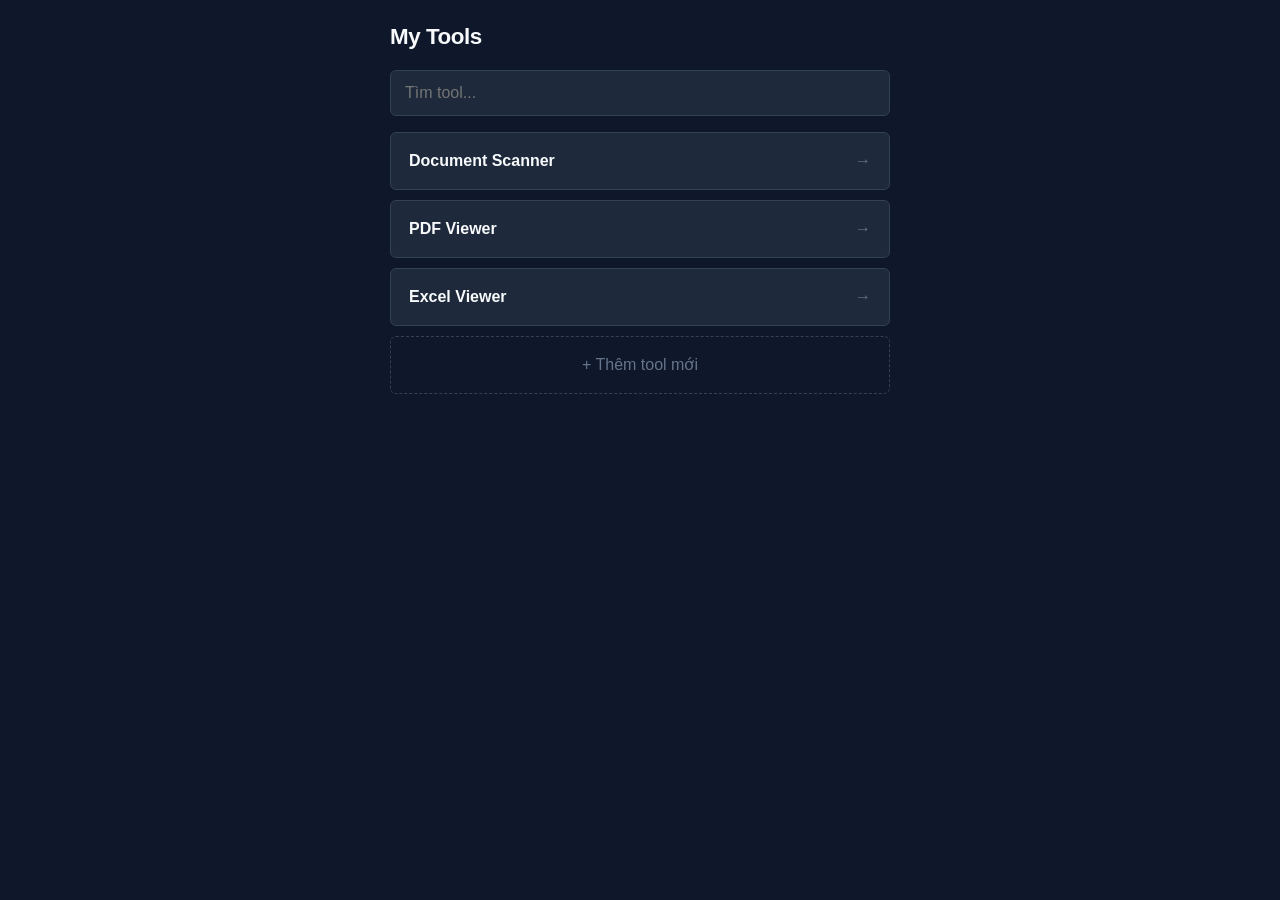
==== index.html @ f405cbe3 "feat: migrate to mobile-first Web Tools with GitHub Pages support" ====
<!DOCTYPE html>
<html lang="vi">
<head>
  <meta charset="UTF-8">
  <meta name="viewport" content="width=device-width, initial-scale=1.0, maximum-scale=1.0, user-scalable=no, viewport-fit=cover">
  <meta name="apple-mobile-web-app-capable" content="yes">
  <meta name="apple-mobile-web-app-status-bar-style" content="black-translucent">
  <meta name="theme-color" content="#0f172a">
  <title>My Tools</title>
  <link rel="stylesheet" href="./css/hub.css">
</head>
<body>
  <div class="hub-container">
    <header class="hub-header">
      <h1 class="hub-title">My Tools</h1>
    </header>

    <input type="text" id="searchInput" class="hub-search" placeholder="Tìm tool..." autocomplete="off">

    <main class="tool-list" id="toolList"></main>
  </div>

  <script type="module">
    import { TOOL_REGISTRY } from './config.js';

    const toolList = document.getElementById('toolList');
    const searchInput = document.getElementById('searchInput');

    function render(query = '') {
      toolList.innerHTML = '';
      const filtered = TOOL_REGISTRY.filter(t => t.name.toLowerCase().includes(query.toLowerCase()));

      filtered.forEach(tool => {
        const a = document.createElement('a');
        a.href = tool.path;
        a.className = 'tool-row';
        a.innerHTML = `
          <span>${tool.name}</span>
          <span class="tool-arrow">→</span>
        `;
        toolList.appendChild(a);
      });

      const addBtn = document.createElement('div');
      addBtn.className = 'tool-row add-tool-btn';
      addBtn.textContent = '+ Thêm tool mới';
      addBtn.onclick = () => {
        alert('Nguyên tắc ETC:\n1. Tạo thư mục trong tools/<tên-tool>/\n2. Khai báo 1 dòng vào file config.js là xong!');
      };
      toolList.appendChild(addBtn);
    }

    searchInput.addEventListener('input', e => render(e.target.value.trim()));
    render();
  </script>
</body>
</html>
---- css/hub.css ----
@import '../core/css/tokens.css';
@import '../core/css/reset.css';

body {
  padding: 20px 16px;
  padding-top: max(20px, env(safe-area-inset-top));
  padding-bottom: max(20px, env(safe-area-inset-bottom));
}

.hub-container {
  max-width: 500px;
  margin: 0 auto;
}

.hub-header {
  margin-bottom: 16px;
}

.hub-title {
  font-size: 1.4rem;
  font-weight: 800;
  letter-spacing: -0.02em;
}

.hub-search {
  width: 100%;
  padding: 12px 14px;
  background: var(--bg-surface);
  border: 1px solid var(--border-subtle);
  border-radius: var(--radius-md);
  color: #fff;
  font-size: 16px; /* Chống auto zoom trên iOS */
  min-height: 46px;
  outline: none;
  margin-bottom: 16px;
  transition: border-color 0.15s;
}

.hub-search:focus {
  border-color: var(--border-active);
}

.tool-list {
  display: flex;
  flex-direction: column;
  gap: 10px;
}

.tool-row {
  display: flex;
  align-items: center;
  justify-content: space-between;
  background: var(--bg-surface);
  border: 1px solid var(--border-subtle);
  border-radius: var(--radius-md);
  padding: 16px 18px;
  font-weight: 600;
  font-size: 1rem;
  min-height: 54px;
  transition: background 0.15s, border-color 0.15s, color 0.15s;
  user-select: none;
  -webkit-user-select: none;
}

.tool-row:active {
  background: var(--bg-surface-hover);
  border-color: var(--border-active);
  color: var(--border-active);
  transform: scale(0.98);
}

.tool-arrow {
  color: var(--text-muted);
  font-size: 1rem;
}

.tool-row:active .tool-arrow {
  color: var(--border-active);
}

.add-tool-btn {
  border: 1px dashed var(--border-subtle);
  background: transparent;
  color: var(--text-muted);
  cursor: pointer;
  justify-content: center;
  font-weight: 500;
}

.add-tool-btn:active {
  border-color: var(--text-secondary);
  color: #fff;
  background: rgba(255, 255, 255, 0.04);
}
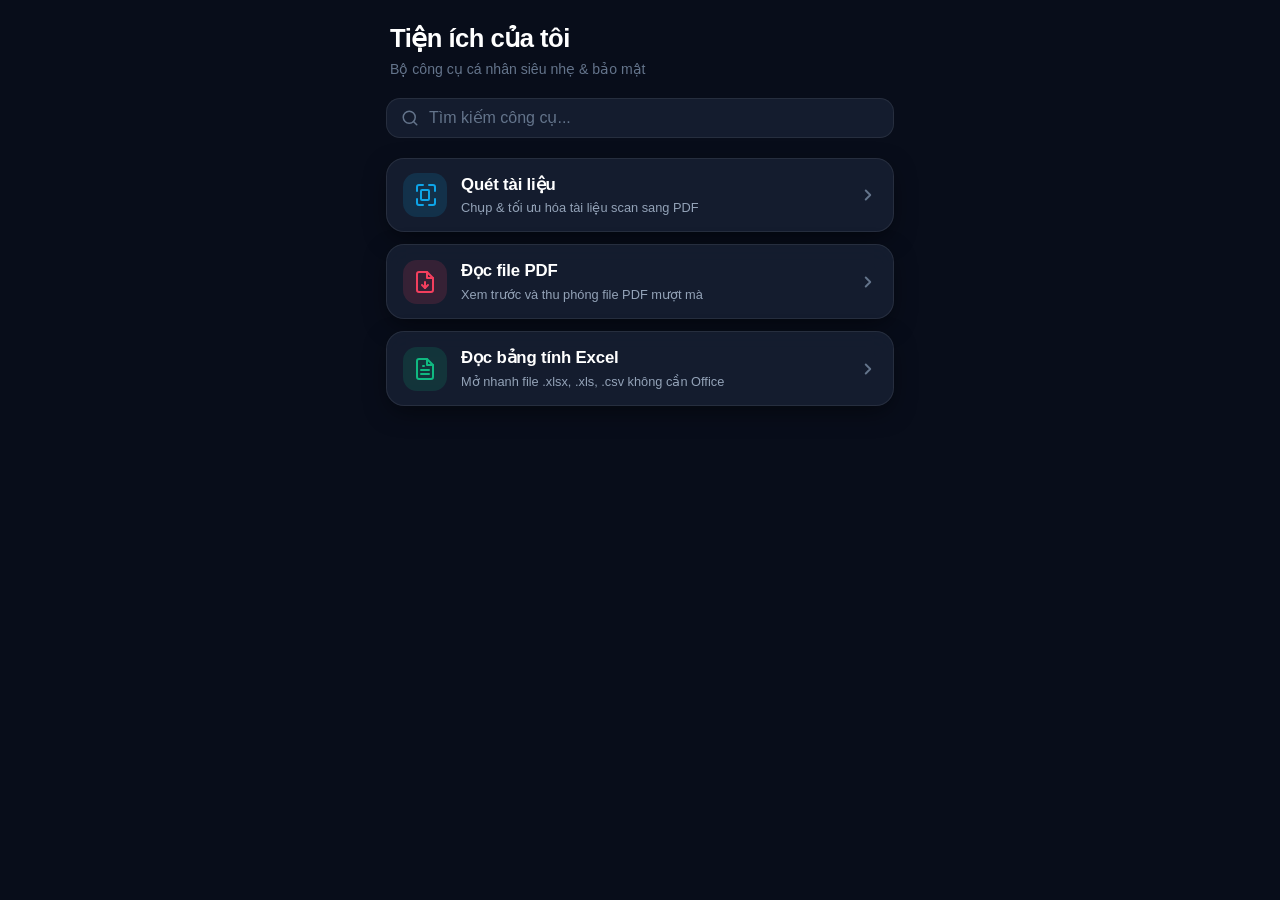
==== commit dca12158: "style: overhaul mobile UI with Apple-style edge-to-edge layout, SVG icons, and thumb ergonomics" ====
--- a/index.html
+++ b/index.html
@@ -5,17 +5,24 @@
   <meta name="viewport" content="width=device-width, initial-scale=1.0, maximum-scale=1.0, user-scalable=no, viewport-fit=cover">
   <meta name="apple-mobile-web-app-capable" content="yes">
   <meta name="apple-mobile-web-app-status-bar-style" content="black-translucent">
-  <meta name="theme-color" content="#0f172a">
-  <title>My Tools</title>
+  <meta name="theme-color" content="#080d1a">
+  <title>My Web Tools</title>
   <link rel="stylesheet" href="./css/hub.css">
 </head>
 <body>
   <div class="hub-container">
     <header class="hub-header">
-      <h1 class="hub-title">My Tools</h1>
+      <h1 class="hub-title">Tiện ích của tôi</h1>
+      <p class="hub-subtitle">Bộ công cụ cá nhân siêu nhẹ & bảo mật</p>
     </header>
 
-    <input type="text" id="searchInput" class="hub-search" placeholder="Tìm tool..." autocomplete="off">
+    <div class="hub-search-box">
+      <svg viewBox="0 0 24 24" fill="none" stroke="currentColor" stroke-width="2" stroke-linecap="round" stroke-linejoin="round">
+        <circle cx="11" cy="11" r="8"/>
+        <line x1="21" y1="21" x2="16.65" y2="16.65"/>
+      </svg>
+      <input type="text" id="searchInput" class="hub-search" placeholder="Tìm kiếm công cụ..." autocomplete="off">
+    </div>
 
     <main class="tool-list" id="toolList"></main>
   </div>
@@ -28,26 +35,31 @@
 
     function render(query = '') {
       toolList.innerHTML = '';
-      const filtered = TOOL_REGISTRY.filter(t => t.name.toLowerCase().includes(query.toLowerCase()));
+      const filtered = TOOL_REGISTRY.filter(t => 
+        t.name.toLowerCase().includes(query.toLowerCase()) || 
+        (t.subtitle && t.subtitle.toLowerCase().includes(query.toLowerCase()))
+      );
 
       filtered.forEach(tool => {
         const a = document.createElement('a');
         a.href = tool.path;
-        a.className = 'tool-row';
+        a.className = 'tool-card-row';
         a.innerHTML = `
-          <span>${tool.name}</span>
-          <span class="tool-arrow">→</span>
+          <div class="tool-icon-avatar" style="background: ${tool.bgColor}; color: ${tool.iconColor};">
+            ${tool.icon}
+          </div>
+          <div class="tool-card-info">
+            <div class="tool-card-title">${tool.name}</div>
+            <div class="tool-card-desc">${tool.subtitle || ''}</div>
+          </div>
+          <div class="tool-chevron">
+            <svg viewBox="0 0 24 24" fill="none" stroke="currentColor" stroke-width="2.5" stroke-linecap="round" stroke-linejoin="round">
+              <polyline points="9 18 15 12 9 6"/>
+            </svg>
+          </div>
         `;
         toolList.appendChild(a);
       });
-
-      const addBtn = document.createElement('div');
-      addBtn.className = 'tool-row add-tool-btn';
-      addBtn.textContent = '+ Thêm tool mới';
-      addBtn.onclick = () => {
-        alert('Nguyên tắc ETC:\n1. Tạo thư mục trong tools/<tên-tool>/\n2. Khai báo 1 dòng vào file config.js là xong!');
-      };
-      toolList.appendChild(addBtn);
     }
 
     searchInput.addEventListener('input', e => render(e.target.value.trim()));
--- a/css/hub.css
+++ b/css/hub.css
@@ -1,94 +1,152 @@
+/* css/hub.css - Hub danh sách công cụ phong cách Apple / iOS */
 @import '../core/css/tokens.css';
 @import '../core/css/reset.css';
 
 body {
-  padding: 20px 16px;
-  padding-top: max(20px, env(safe-area-inset-top));
-  padding-bottom: max(20px, env(safe-area-inset-bottom));
+  padding: 0;
+  background-color: var(--bg-app);
 }
 
 .hub-container {
-  max-width: 500px;
+  width: 100%;
+  max-width: 540px;
   margin: 0 auto;
+  padding: 16px;
+  padding-top: max(20px, env(safe-area-inset-top));
+  padding-bottom: max(32px, env(safe-area-inset-bottom));
+  display: flex;
+  flex-direction: column;
 }
 
 .hub-header {
-  margin-bottom: 16px;
+  margin-bottom: 18px;
+  padding: 0 4px;
 }
 
 .hub-title {
-  font-size: 1.4rem;
+  font-size: 1.6rem;
   font-weight: 800;
   letter-spacing: -0.02em;
+  color: #fff;
+}
+
+.hub-subtitle {
+  font-size: 0.88rem;
+  color: var(--text-muted);
+  margin-top: 2px;
+}
+
+.hub-search-box {
+  display: flex;
+  align-items: center;
+  gap: 10px;
+  background: var(--bg-card);
+  border: 1px solid var(--border-subtle);
+  border-radius: var(--radius-md);
+  padding: 10px 14px;
+  margin-bottom: 20px;
+  backdrop-filter: blur(12px);
+  -webkit-backdrop-filter: blur(12px);
+}
+
+.hub-search-box:focus-within {
+  border-color: var(--border-active);
+  box-shadow: 0 0 0 3px var(--border-focus-glow);
+}
+
+.hub-search-box svg {
+  width: 18px;
+  height: 18px;
+  color: var(--text-muted);
+  flex-shrink: 0;
 }
 
 .hub-search {
-  width: 100%;
-  padding: 12px 14px;
-  background: var(--bg-surface);
-  border: 1px solid var(--border-subtle);
-  border-radius: var(--radius-md);
+  flex: 1;
+  background: transparent;
   color: #fff;
   font-size: 16px; /* Chống auto zoom trên iOS */
-  min-height: 46px;
   outline: none;
-  margin-bottom: 16px;
-  transition: border-color 0.15s;
 }
 
-.hub-search:focus {
-  border-color: var(--border-active);
+.hub-search::placeholder {
+  color: var(--text-muted);
 }
 
 .tool-list {
   display: flex;
   flex-direction: column;
-  gap: 10px;
+  gap: 12px;
 }
 
-.tool-row {
+.tool-card-row {
   display: flex;
   align-items: center;
-  justify-content: space-between;
-  background: var(--bg-surface);
+  gap: 14px;
+  background: var(--bg-card);
   border: 1px solid var(--border-subtle);
-  border-radius: var(--radius-md);
-  padding: 16px 18px;
-  font-weight: 600;
-  font-size: 1rem;
-  min-height: 54px;
-  transition: background 0.15s, border-color 0.15s, color 0.15s;
-  user-select: none;
-  -webkit-user-select: none;
+  border-radius: var(--radius-lg);
+  padding: 14px 16px;
+  text-decoration: none;
+  color: #fff;
+  box-shadow: var(--shadow-card);
+  backdrop-filter: blur(14px);
+  -webkit-backdrop-filter: blur(14px);
+  transition: transform 0.12s, border-color 0.15s, background 0.15s;
 }
 
-.tool-row:active {
-  background: var(--bg-surface-hover);
+.tool-card-row:active {
+  transform: scale(0.98);
   border-color: var(--border-active);
-  color: var(--border-active);
-  transform: scale(0.98);
+  background: var(--bg-card-hover);
 }
 
-.tool-arrow {
-  color: var(--text-muted);
-  font-size: 1rem;
+.tool-icon-avatar {
+  width: 44px;
+  height: 44px;
+  border-radius: var(--radius-md);
+  display: flex;
+  align-items: center;
+  justify-content: center;
+  flex-shrink: 0;
 }
 
-.tool-row:active .tool-arrow {
-  color: var(--border-active);
+.tool-icon-avatar svg {
+  width: 24px;
+  height: 24px;
 }
 
-.add-tool-btn {
-  border: 1px dashed var(--border-subtle);
-  background: transparent;
-  color: var(--text-muted);
-  cursor: pointer;
-  justify-content: center;
-  font-weight: 500;
+.tool-card-info {
+  flex: 1;
+  min-width: 0;
 }
 
-.add-tool-btn:active {
-  border-color: var(--text-secondary);
-  color: #fff;
-  background: rgba(255, 255, 255, 0.04);
+.tool-card-title {
+  font-size: 1.05rem;
+  font-weight: 700;
+  letter-spacing: -0.01em;
+  margin-bottom: 2px;
+}
+
+.tool-card-desc {
+  font-size: 0.8rem;
+  color: var(--text-secondary);
+  white-space: nowrap;
+  overflow: hidden;
+  text-overflow: ellipsis;
+}
+
+.tool-chevron {
+  color: var(--text-muted);
+  flex-shrink: 0;
+  display: flex;
+}
+
+.tool-chevron svg {
+  width: 18px;
+  height: 18px;
+}
+
+.tool-card-row:active .tool-chevron {
+  color: var(--color-primary);
 }
